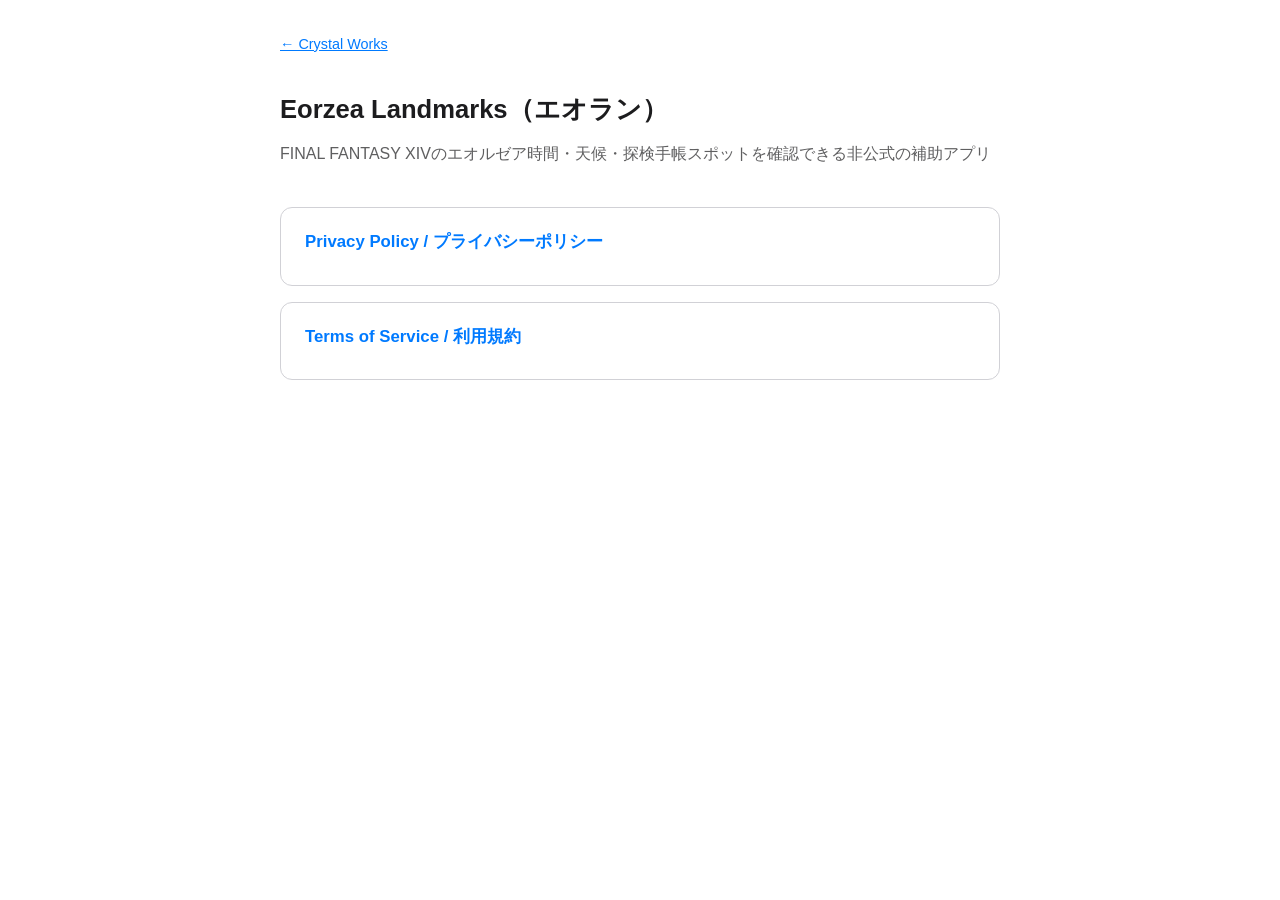
==== eorzea-landmarks/index.html @ d1fe091c "Crystal Worksポートフォリオサイトを追加 トップページ + Eorzea Landmarksのプライバシーポリシー・利用規約ページ （App Store Connect申請用の外部公開UR" ====
<!doctype html>
<html lang="ja">
<head>
<meta charset="utf-8">
<meta name="viewport" content="width=device-width, initial-scale=1">
<title>Eorzea Landmarks — Crystal Works</title>
<link rel="stylesheet" href="../style.css">
</head>
<body>
<div class="nav"><a href="../">← Crystal Works</a></div>

<h1>Eorzea Landmarks（エオラン）</h1>
<p class="tagline">FINAL FANTASY XIVのエオルゼア時間・天候・探検手帳スポットを確認できる非公式の補助アプリ</p>

<a class="card" href="./privacy.html">
  <h3>Privacy Policy / プライバシーポリシー</h3>
</a>
<a class="card" href="./terms.html">
  <h3>Terms of Service / 利用規約</h3>
</a>
</body>
</html>
---- style.css ----
:root {
  color-scheme: light dark;
}

body {
  font-family: -apple-system, BlinkMacSystemFont, "Hiragino Sans", "Segoe UI", Roboto, sans-serif;
  line-height: 1.7;
  max-width: 720px;
  margin: 0 auto;
  padding: 2rem 1.25rem 4rem;
  color: #1c1c1e;
  background: #ffffff;
}

@media (prefers-color-scheme: dark) {
  body {
    color: #f2f2f7;
    background: #000000;
  }
  a {
    color: #6fb2ff;
  }
  hr {
    border-color: #333;
  }
  .card {
    border-color: #333;
  }
}

h1 {
  font-size: 1.6rem;
  margin-bottom: 0.25rem;
}

h2.lang-label {
  font-size: 0.85rem;
  font-weight: 600;
  letter-spacing: 0.05em;
  text-transform: uppercase;
  opacity: 0.6;
  margin-top: 3rem;
  margin-bottom: 0.5rem;
}

.tagline {
  opacity: 0.7;
  margin-bottom: 2.5rem;
}

.updated {
  opacity: 0.6;
  font-size: 0.9rem;
  margin-bottom: 2rem;
}

h3 {
  font-size: 1.05rem;
  margin-top: 1.75rem;
  margin-bottom: 0.5rem;
}

p {
  margin: 0.5rem 0 1rem;
}

hr {
  margin: 3rem 0;
  border: none;
  border-top: 1px solid #d1d1d6;
}

a {
  color: #007aff;
}

.nav {
  margin-bottom: 2rem;
  font-size: 0.9rem;
}

.card {
  display: block;
  border: 1px solid #d1d1d6;
  border-radius: 12px;
  padding: 1.25rem 1.5rem;
  margin: 1rem 0;
  text-decoration: none;
  color: inherit;
}

.card h3 {
  margin-top: 0;
  color: #007aff;
}

.card p {
  margin-bottom: 0;
  opacity: 0.8;
  font-size: 0.95rem;
}

.footer-links {
  margin-top: 3rem;
  font-size: 0.9rem;
  opacity: 0.8;
}
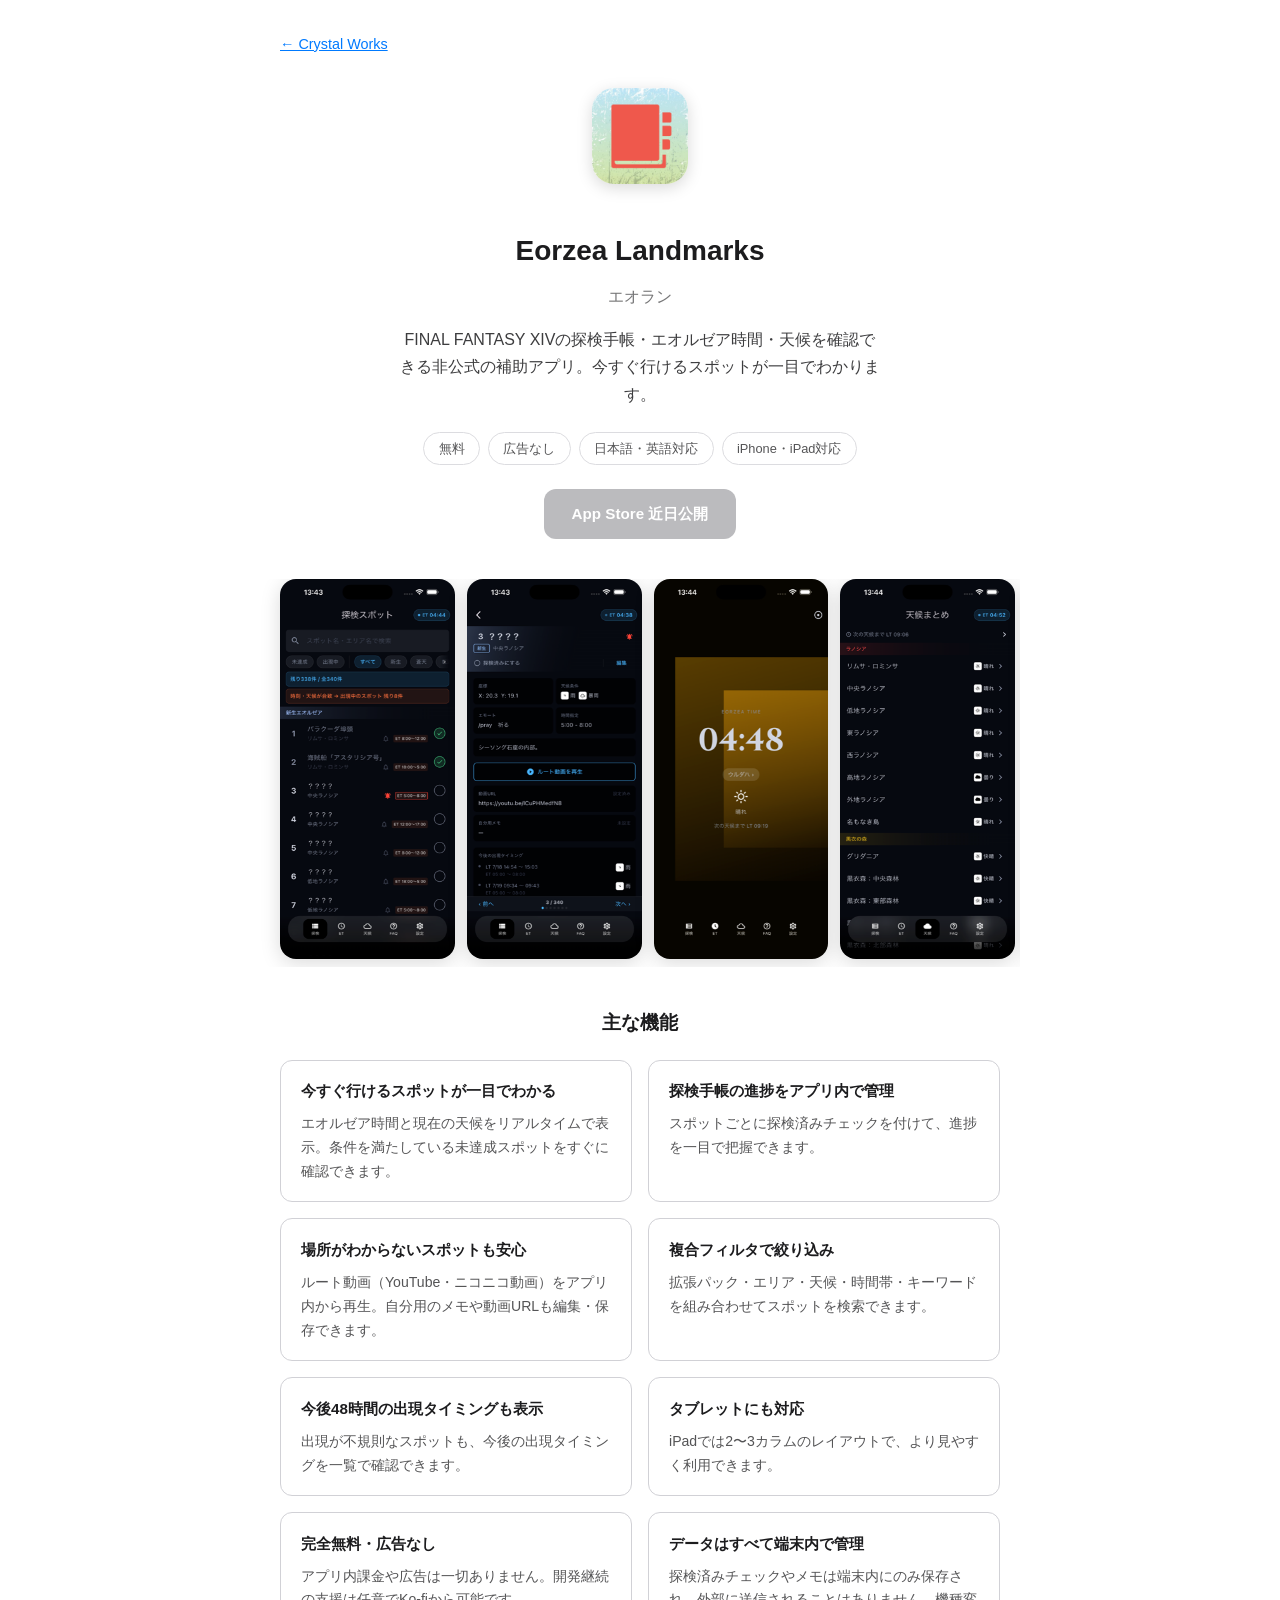
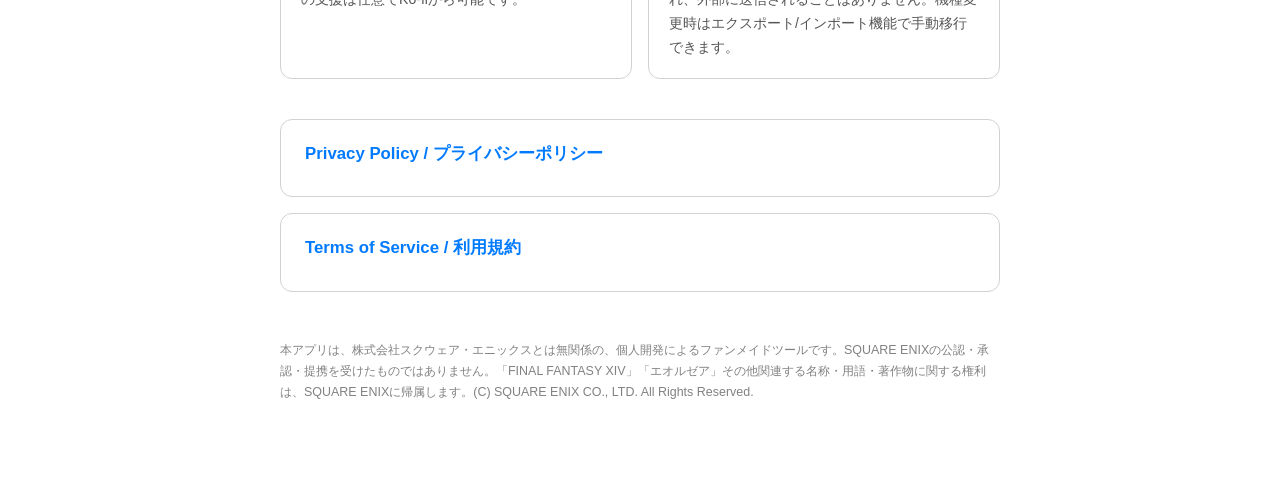
==== commit 6258c82c: "Eorzea Landmarksの紹介ページを拡充 アプリアイコン・スクリーンショット・主な機能紹介を追加し、 単なる法的文書へのリンク集からアプリ紹介ページに拡充。" ====
--- a/eorzea-landmarks/index.html
+++ b/eorzea-landmarks/index.html
@@ -3,14 +3,72 @@
 <head>
 <meta charset="utf-8">
 <meta name="viewport" content="width=device-width, initial-scale=1">
-<title>Eorzea Landmarks — Crystal Works</title>
+<title>Eorzea Landmarks（エオラン）— Crystal Works</title>
+<meta name="description" content="FINAL FANTASY XIVのエオルゼア時間・天候・探検手帳スポットを確認できる非公式の補助アプリ">
 <link rel="stylesheet" href="../style.css">
 </head>
 <body>
 <div class="nav"><a href="../">← Crystal Works</a></div>
 
-<h1>Eorzea Landmarks（エオラン）</h1>
-<p class="tagline">FINAL FANTASY XIVのエオルゼア時間・天候・探検手帳スポットを確認できる非公式の補助アプリ</p>
+<div class="hero">
+  <img class="hero-icon" src="./images/icon.png" alt="Eorzea Landmarksアイコン">
+  <h1>Eorzea Landmarks</h1>
+  <p class="subtitle">エオラン</p>
+  <p class="lead">FINAL FANTASY XIVの探検手帳・エオルゼア時間・天候を確認できる非公式の補助アプリ。今すぐ行けるスポットが一目でわかります。</p>
+  <div class="badges">
+    <span class="badge">無料</span>
+    <span class="badge">広告なし</span>
+    <span class="badge">日本語・英語対応</span>
+    <span class="badge">iPhone・iPad対応</span>
+  </div>
+  <a class="cta disabled" href="#">App Store 近日公開</a>
+</div>
+
+<div class="screenshot-scroll">
+  <img src="./images/screenshot-1.png" alt="スポット一覧画面">
+  <img src="./images/screenshot-2.png" alt="スポット詳細画面">
+  <img src="./images/screenshot-3.png" alt="エオルゼア時間画面">
+  <img src="./images/screenshot-4.png" alt="天候まとめ画面">
+  <img src="./images/screenshot-5.png" alt="設定画面">
+</div>
+
+<section class="features">
+  <h2 class="section-title">主な機能</h2>
+  <div class="feature-grid">
+    <div class="feature">
+      <h3>今すぐ行けるスポットが一目でわかる</h3>
+      <p>エオルゼア時間と現在の天候をリアルタイムで表示。条件を満たしている未達成スポットをすぐに確認できます。</p>
+    </div>
+    <div class="feature">
+      <h3>探検手帳の進捗をアプリ内で管理</h3>
+      <p>スポットごとに探検済みチェックを付けて、進捗を一目で把握できます。</p>
+    </div>
+    <div class="feature">
+      <h3>場所がわからないスポットも安心</h3>
+      <p>ルート動画（YouTube・ニコニコ動画）をアプリ内から再生。自分用のメモや動画URLも編集・保存できます。</p>
+    </div>
+    <div class="feature">
+      <h3>複合フィルタで絞り込み</h3>
+      <p>拡張パック・エリア・天候・時間帯・キーワードを組み合わせてスポットを検索できます。</p>
+    </div>
+    <div class="feature">
+      <h3>今後48時間の出現タイミングも表示</h3>
+      <p>出現が不規則なスポットも、今後の出現タイミングを一覧で確認できます。</p>
+    </div>
+    <div class="feature">
+      <h3>タブレットにも対応</h3>
+      <p>iPadでは2〜3カラムのレイアウトで、より見やすく利用できます。</p>
+    </div>
+    <div class="feature">
+      <h3>完全無料・広告なし</h3>
+      <p>アプリ内課金や広告は一切ありません。開発継続の支援は任意でKo-fiから可能です。</p>
+    </div>
+    <div class="feature">
+      <h3>データはすべて端末内で管理</h3>
+      <p>探検済みチェックやメモは端末内にのみ保存され、外部に送信されることはありません。機種変更時はエクスポート/インポート機能で手動移行できます。</p>
+    </div>
+  </div>
+</section>
 
 <a class="card" href="./privacy.html">
   <h3>Privacy Policy / プライバシーポリシー</h3>
@@ -18,5 +76,9 @@
 <a class="card" href="./terms.html">
   <h3>Terms of Service / 利用規約</h3>
 </a>
+
+<p class="disclaimer">
+本アプリは、株式会社スクウェア・エニックスとは無関係の、個人開発によるファンメイドツールです。SQUARE ENIXの公認・承認・提携を受けたものではありません。「FINAL FANTASY XIV」「エオルゼア」その他関連する名称・用語・著作物に関する権利は、SQUARE ENIXに帰属します。(C) SQUARE ENIX CO., LTD. All Rights Reserved.
+</p>
 </body>
 </html>
--- a/style.css
+++ b/style.css
@@ -105,3 +105,143 @@
   font-size: 0.9rem;
   opacity: 0.8;
 }
+
+/* ===== プロダクト紹介ページ用 ===== */
+
+.hero {
+  text-align: center;
+  margin-bottom: 2.5rem;
+}
+
+.hero-icon {
+  width: 96px;
+  height: 96px;
+  border-radius: 22px;
+  box-shadow: 0 4px 16px rgba(0, 0, 0, 0.15);
+  margin-bottom: 1rem;
+}
+
+.hero h1 {
+  font-size: 1.75rem;
+  margin-bottom: 0.15rem;
+}
+
+.hero .subtitle {
+  opacity: 0.6;
+  font-size: 1rem;
+  margin-bottom: 1rem;
+}
+
+.hero .lead {
+  max-width: 480px;
+  margin: 0 auto 1.5rem;
+  opacity: 0.85;
+}
+
+.badges {
+  display: flex;
+  justify-content: center;
+  gap: 0.5rem;
+  flex-wrap: wrap;
+  margin-bottom: 1.5rem;
+}
+
+.badge {
+  display: inline-block;
+  border: 1px solid #d1d1d6;
+  border-radius: 999px;
+  padding: 0.3rem 0.9rem;
+  font-size: 0.8rem;
+  opacity: 0.75;
+}
+
+@media (prefers-color-scheme: dark) {
+  .badge {
+    border-color: #333;
+  }
+}
+
+.cta {
+  display: inline-block;
+  background: #007aff;
+  color: #fff;
+  border-radius: 12px;
+  padding: 0.75rem 1.75rem;
+  font-weight: 600;
+  text-decoration: none;
+  font-size: 0.95rem;
+}
+
+.cta.disabled {
+  background: #8e8e93;
+  opacity: 0.6;
+  pointer-events: none;
+}
+
+.screenshot-scroll {
+  display: flex;
+  gap: 0.75rem;
+  overflow-x: auto;
+  margin: 2rem -1.25rem;
+  padding: 0 1.25rem 0.5rem;
+  -webkit-overflow-scrolling: touch;
+}
+
+.screenshot-scroll img {
+  height: 380px;
+  width: auto;
+  border-radius: 16px;
+  box-shadow: 0 4px 20px rgba(0, 0, 0, 0.15);
+  flex-shrink: 0;
+}
+
+section.features {
+  margin: 2.5rem 0;
+}
+
+.feature-grid {
+  display: grid;
+  grid-template-columns: 1fr 1fr;
+  gap: 1rem;
+}
+
+@media (max-width: 480px) {
+  .feature-grid {
+    grid-template-columns: 1fr;
+  }
+}
+
+.feature {
+  border: 1px solid #d1d1d6;
+  border-radius: 12px;
+  padding: 1.1rem 1.25rem;
+}
+
+@media (prefers-color-scheme: dark) {
+  .feature {
+    border-color: #333;
+  }
+}
+
+.feature h3 {
+  margin-top: 0;
+  font-size: 0.95rem;
+}
+
+.feature p {
+  margin: 0;
+  font-size: 0.88rem;
+  opacity: 0.75;
+}
+
+.section-title {
+  text-align: center;
+  font-size: 1.2rem;
+  margin-bottom: 1.25rem;
+}
+
+.disclaimer {
+  font-size: 0.78rem;
+  opacity: 0.55;
+  margin-top: 3rem;
+}
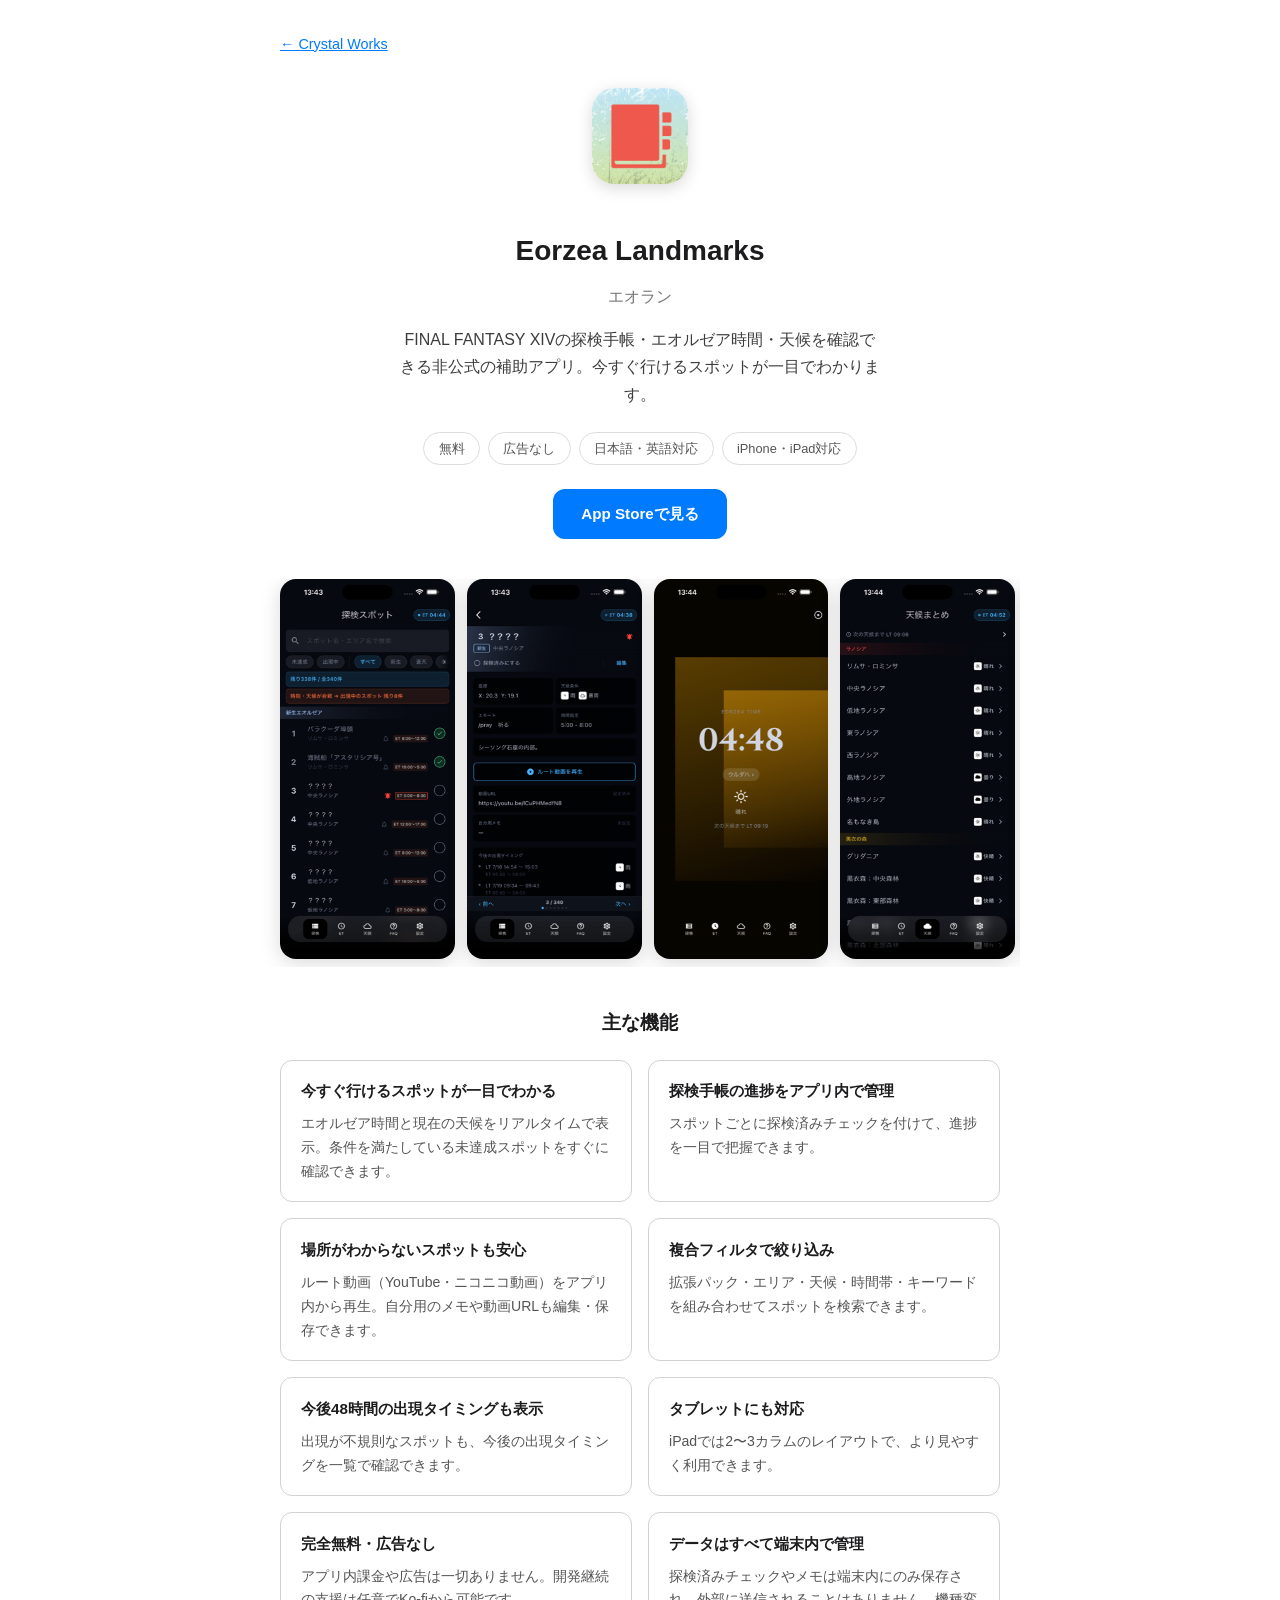
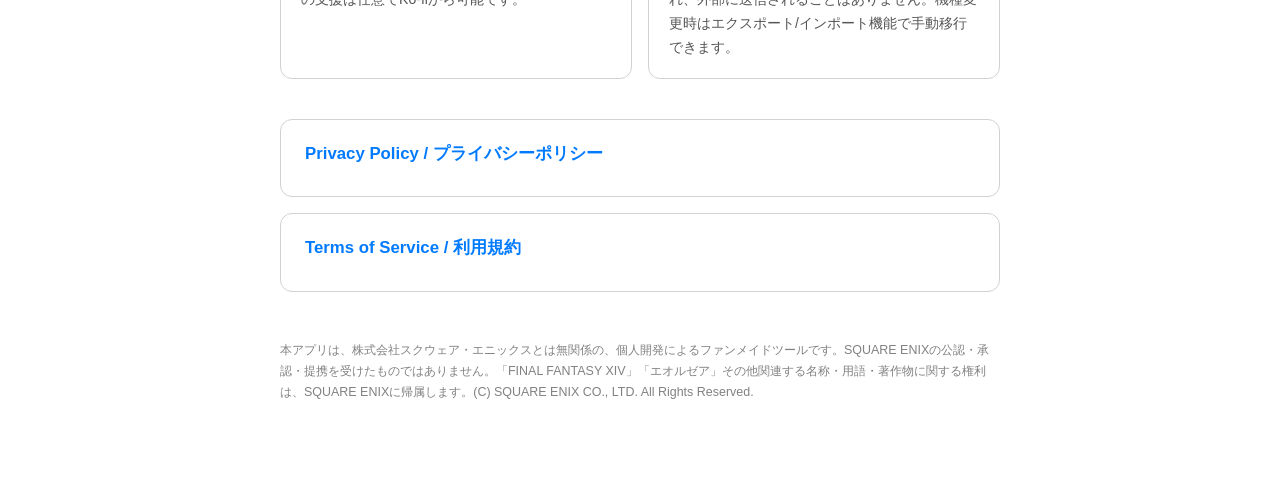
==== commit 64183c5f: "Eorzea LandmarksをApp Storeリンクへ差し替え v1.0がApp Storeでリリースされたため、無効化していた 「App Store 近日公開」ボタンを実際のストアリンクに変更" ====
--- a/eorzea-landmarks/index.html
+++ b/eorzea-landmarks/index.html
@@ -21,7 +21,7 @@
     <span class="badge">日本語・英語対応</span>
     <span class="badge">iPhone・iPad対応</span>
   </div>
-  <a class="cta disabled" href="#">App Store 近日公開</a>
+  <a class="cta" href="https://apps.apple.com/jp/app/eorzea-landmarks/id6801703031" target="_blank" rel="noopener">App Storeで見る</a>
 </div>
 
 <div class="screenshot-scroll">
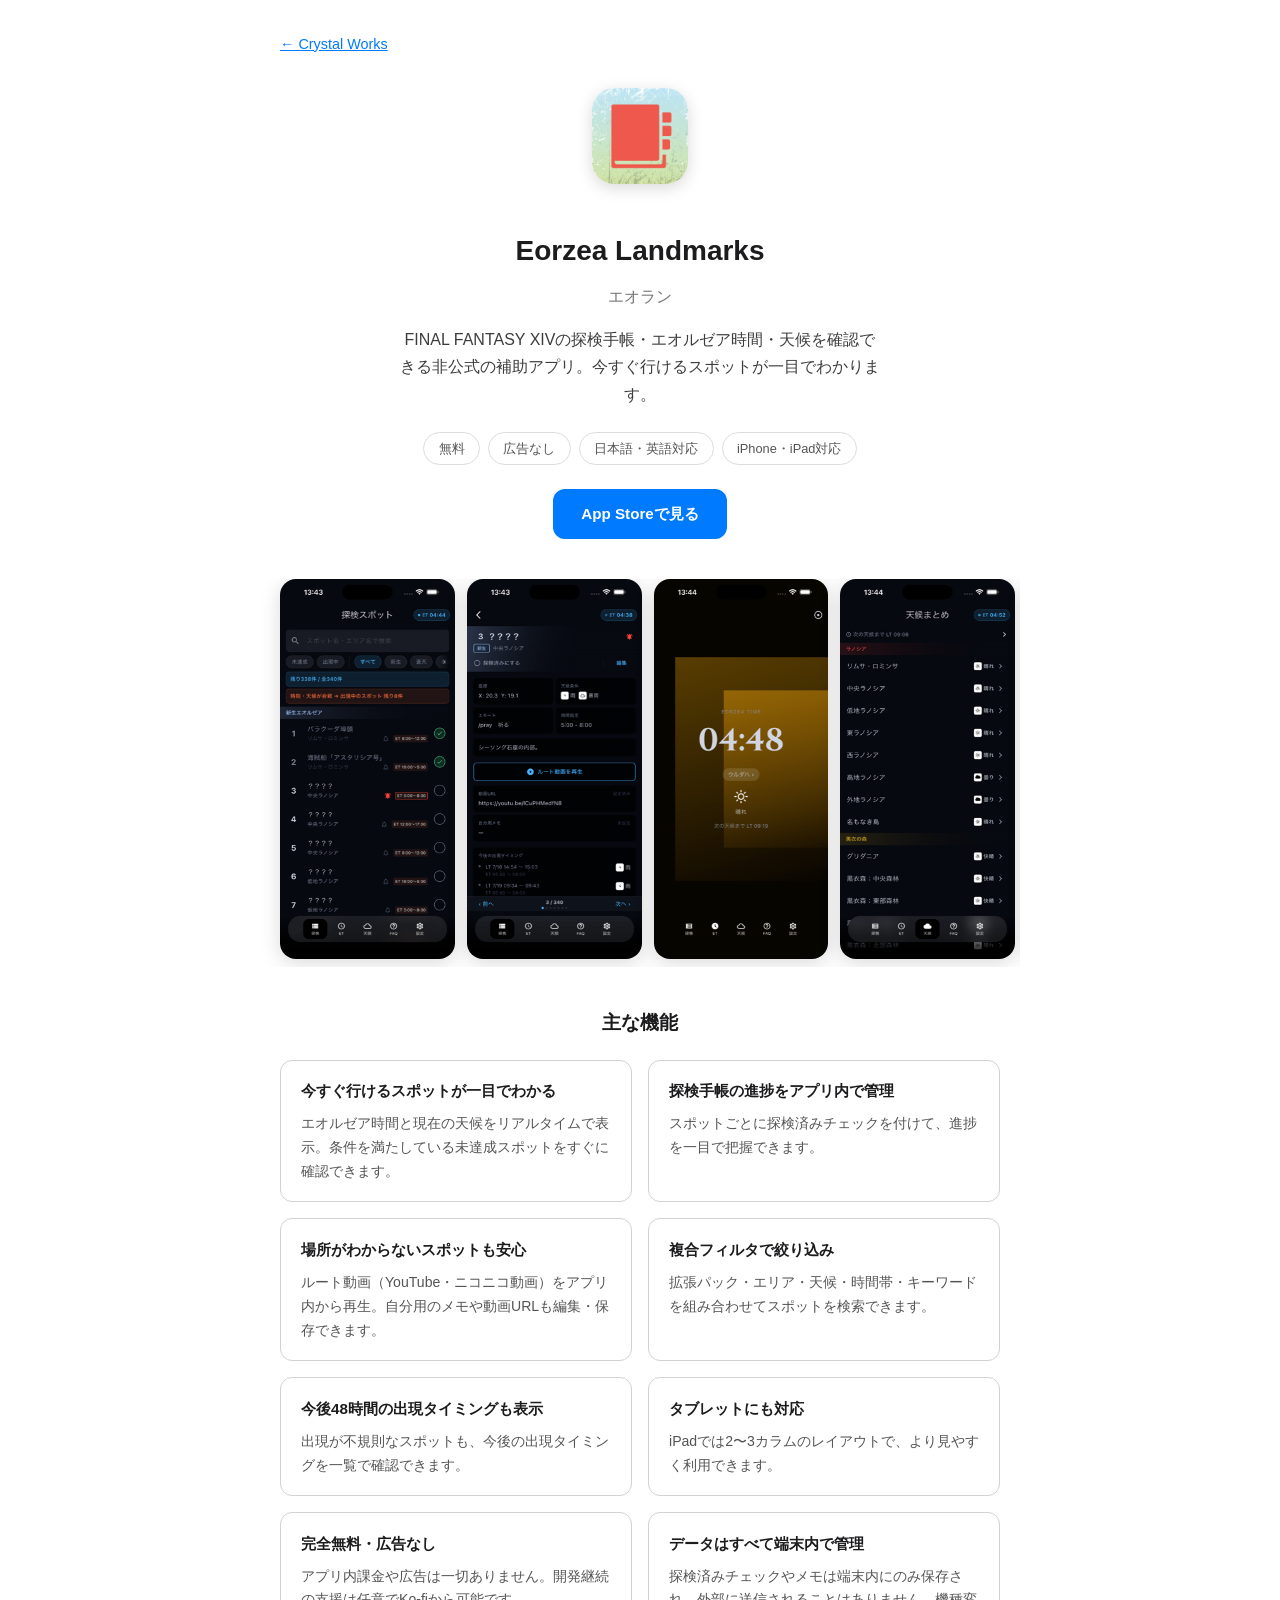
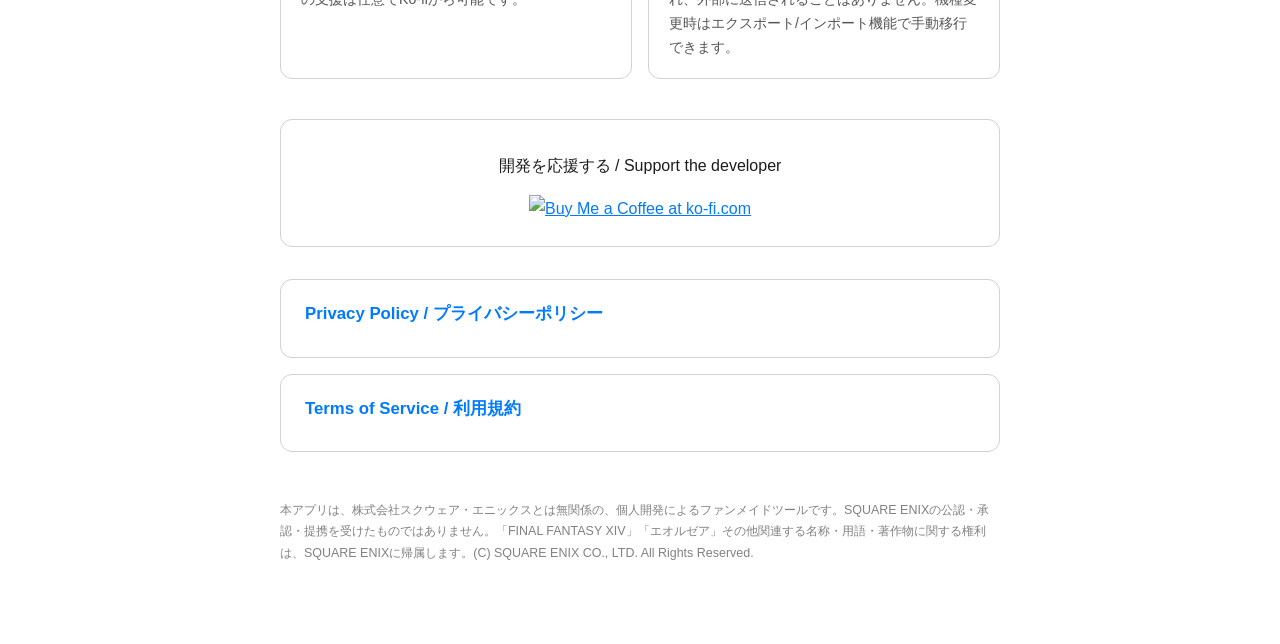
==== commit 294456a5: "お問い合わせページ新設、サイトを白ベースに統一、Ko-fi導線を強化 - contact.htmlを新設し、Eorzea Landmarks/Vanadiel Diary共通のお問い合わせ   フォー" ====
--- a/eorzea-landmarks/index.html
+++ b/eorzea-landmarks/index.html
@@ -70,6 +70,13 @@
   </div>
 </section>
 
+<div class="support">
+  <p>開発を応援する / Support the developer</p>
+  <a href="https://ko-fi.com/crystalworksjp" target="_blank" rel="noopener">
+    <img src="https://storage.ko-fi.com/cdn/kofi3.png" alt="Buy Me a Coffee at ko-fi.com">
+  </a>
+</div>
+
 <a class="card" href="./privacy.html">
   <h3>Privacy Policy / プライバシーポリシー</h3>
 </a>
--- a/style.css
+++ b/style.css
@@ -1,5 +1,5 @@
 :root {
-  color-scheme: light dark;
+  color-scheme: light;
 }
 
 body {
@@ -12,22 +12,6 @@
   background: #ffffff;
 }
 
-@media (prefers-color-scheme: dark) {
-  body {
-    color: #f2f2f7;
-    background: #000000;
-  }
-  a {
-    color: #6fb2ff;
-  }
-  hr {
-    border-color: #333;
-  }
-  .card {
-    border-color: #333;
-  }
-}
-
 h1 {
   font-size: 1.6rem;
   margin-bottom: 0.25rem;
@@ -153,12 +137,6 @@
   padding: 0.3rem 0.9rem;
   font-size: 0.8rem;
   opacity: 0.75;
-}
-
-@media (prefers-color-scheme: dark) {
-  .badge {
-    border-color: #333;
-  }
 }
 
 .cta {
@@ -217,12 +195,6 @@
   padding: 1.1rem 1.25rem;
 }
 
-@media (prefers-color-scheme: dark) {
-  .feature {
-    border-color: #333;
-  }
-}
-
 .feature h3 {
   margin-top: 0;
   font-size: 0.95rem;
@@ -245,3 +217,21 @@
   opacity: 0.55;
   margin-top: 3rem;
 }
+
+.support {
+  text-align: center;
+  border: 1px solid #d1d1d6;
+  border-radius: 12px;
+  padding: 1.5rem;
+  margin: 2rem 0;
+}
+
+.support p {
+  margin-bottom: 1rem;
+}
+
+.support img {
+  height: 40px;
+  width: auto;
+  border: 0;
+}
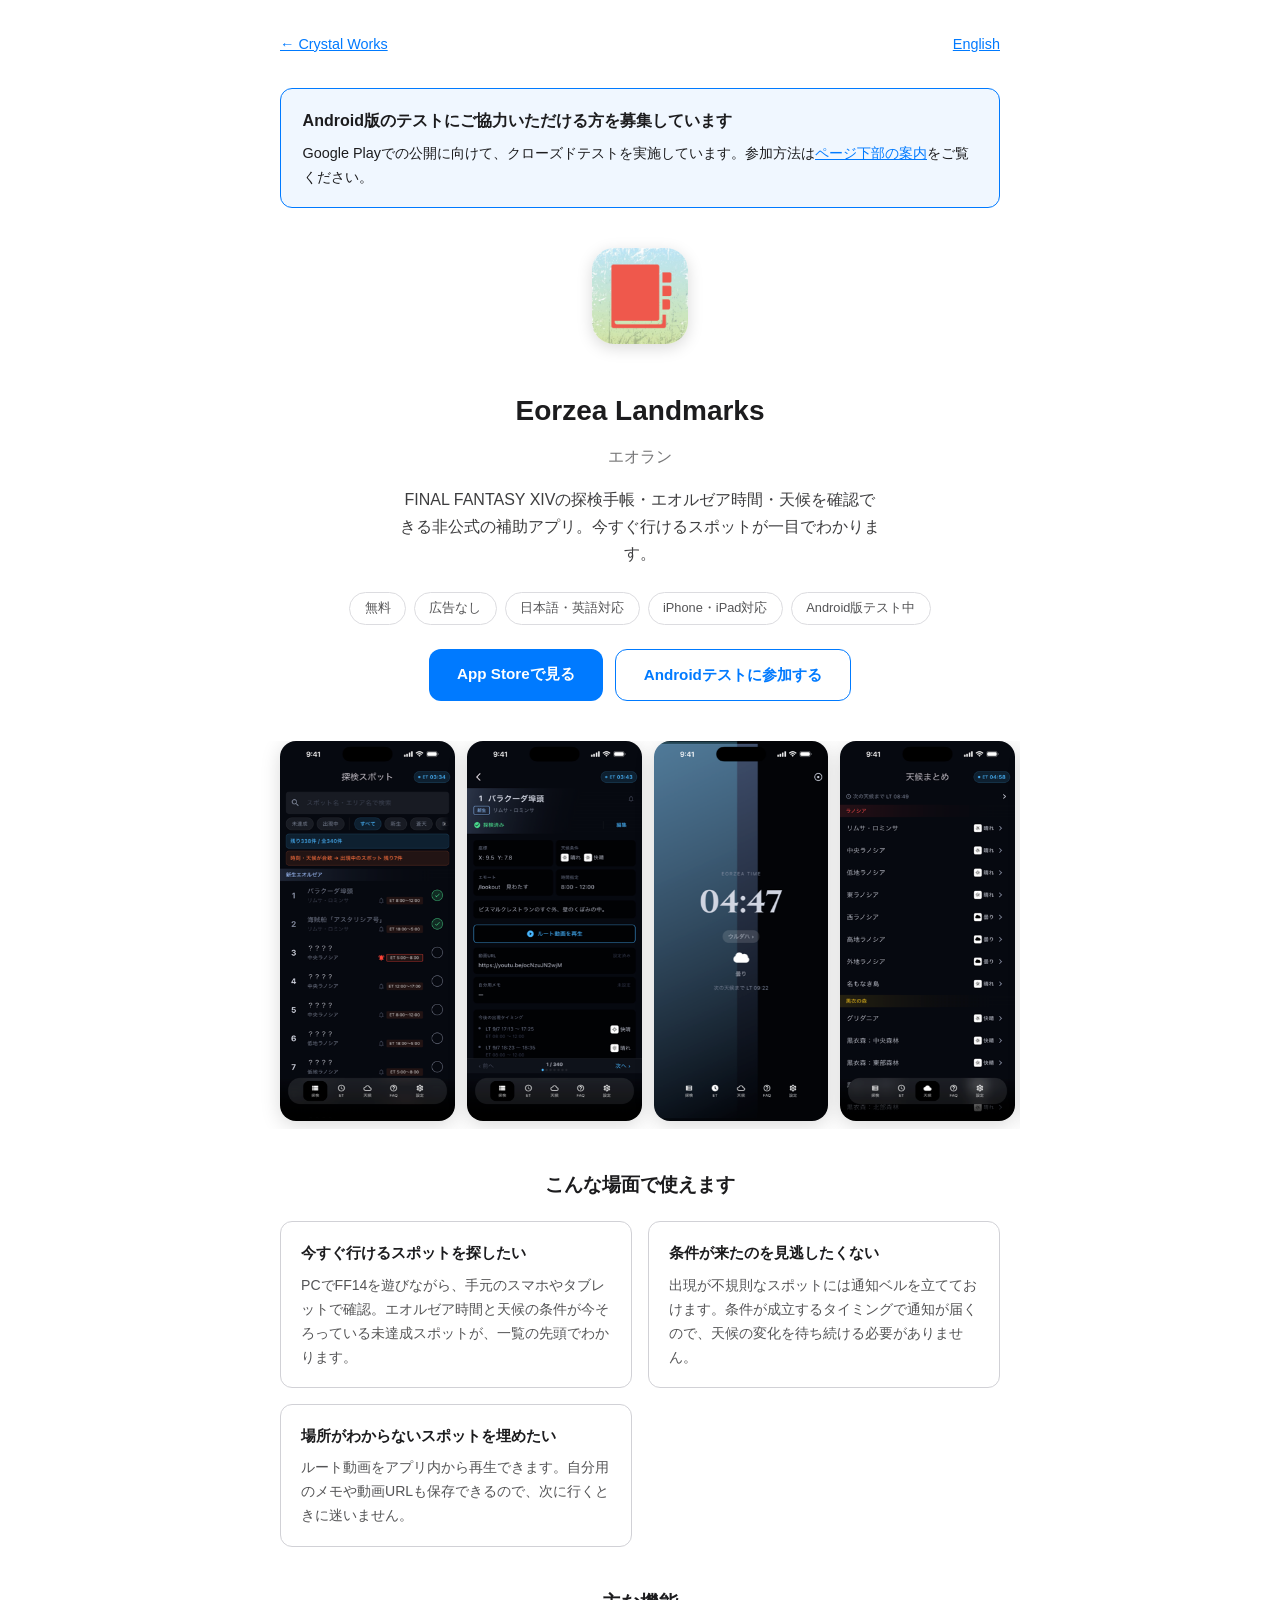
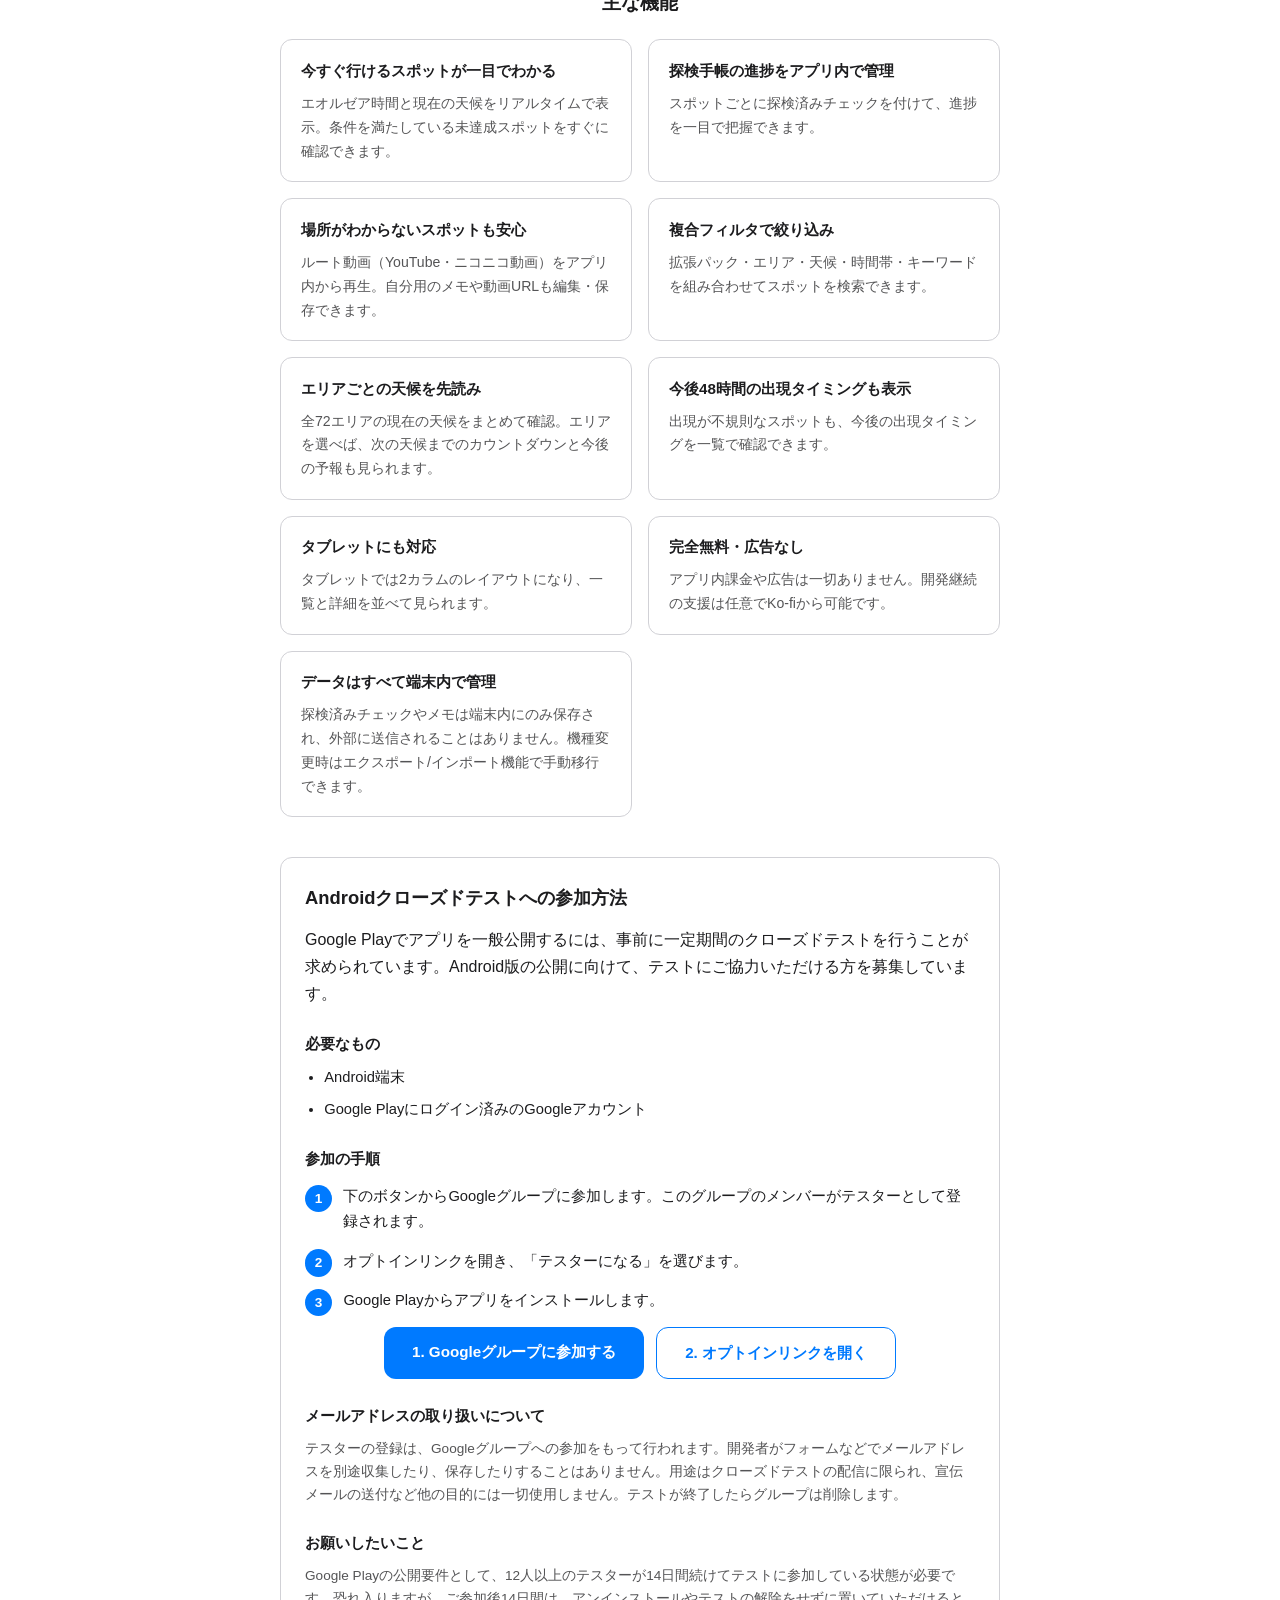
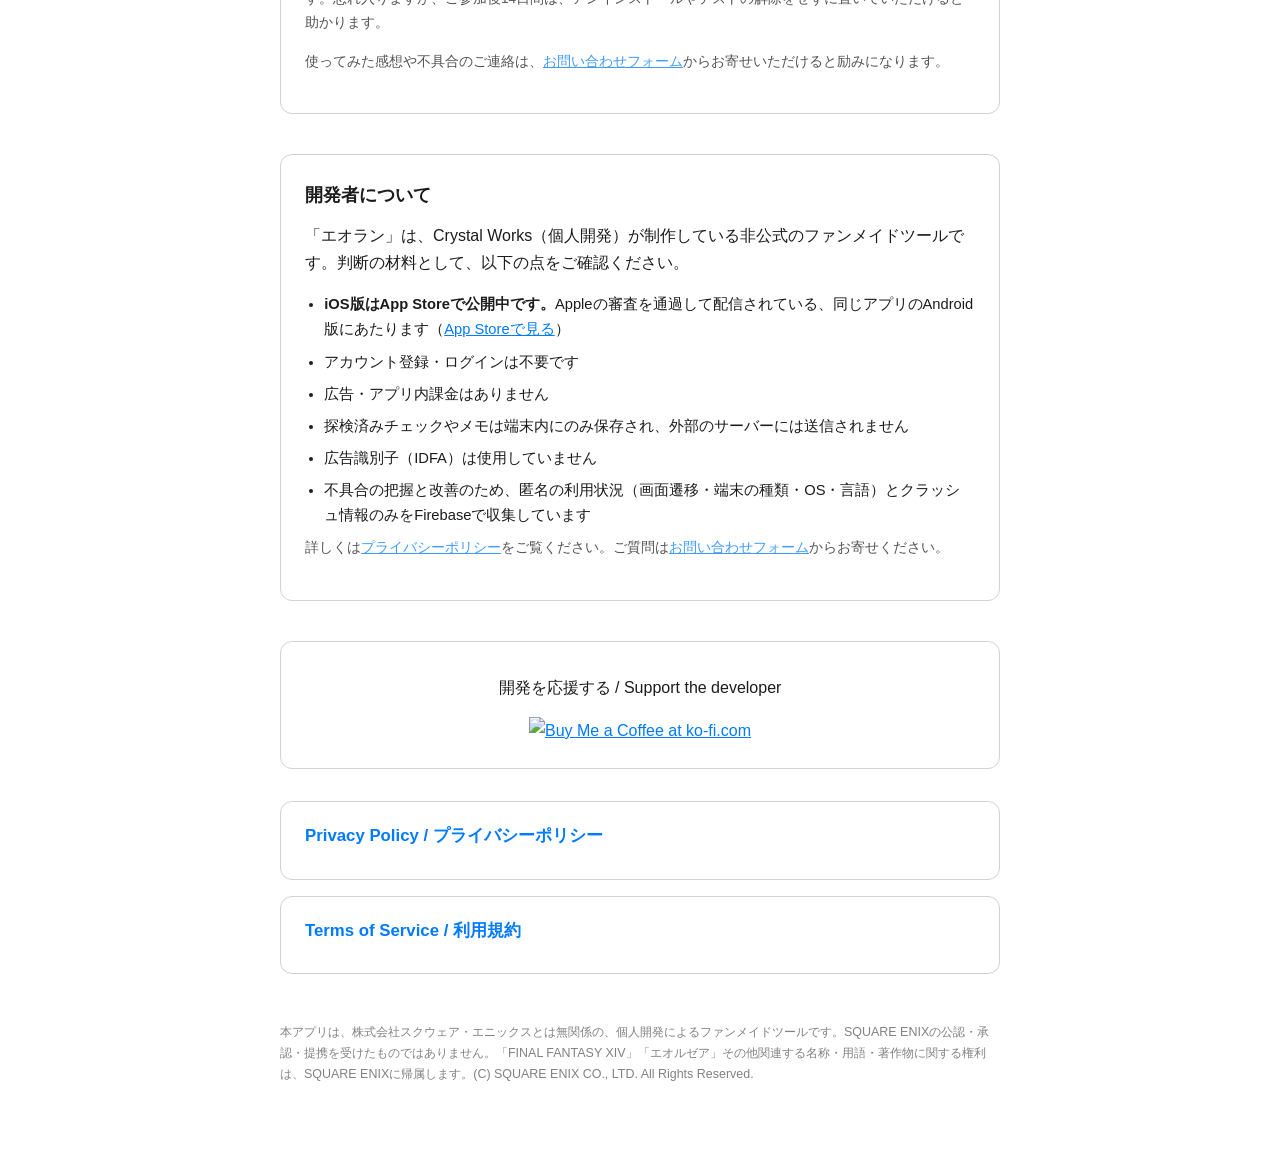
==== commit 474fedfc: "エオラン紹介ページを拡充し、英語版とAndroidクローズドテストの参加導線を追加 - 英語版ページ（en.html）を新設し、日本語版と相互リンク - 「こんな場面で使えます」「参加方法」「開発者に" ====
--- a/eorzea-landmarks/index.html
+++ b/eorzea-landmarks/index.html
@@ -8,7 +8,16 @@
 <link rel="stylesheet" href="../style.css">
 </head>
 <body>
-<div class="nav"><a href="../">← Crystal Works</a></div>
+<div class="nav">
+  <a href="../">← Crystal Works</a>
+  <a href="./en.html">English</a>
+</div>
+
+<!-- クローズドテスト期間中のみ表示するブロック。テスト終了時にこのdivごと削除する -->
+<div class="announce">
+  <h2>Android版のテストにご協力いただける方を募集しています</h2>
+  <p>Google Playでの公開に向けて、クローズドテストを実施しています。参加方法は<a href="#android-test">ページ下部の案内</a>をご覧ください。</p>
+</div>
 
 <div class="hero">
   <img class="hero-icon" src="./images/icon.png" alt="Eorzea Landmarksアイコン">
@@ -20,8 +29,12 @@
     <span class="badge">広告なし</span>
     <span class="badge">日本語・英語対応</span>
     <span class="badge">iPhone・iPad対応</span>
+    <span class="badge">Android版テスト中</span>
   </div>
-  <a class="cta" href="https://apps.apple.com/jp/app/eorzea-landmarks/id6801703031" target="_blank" rel="noopener">App Storeで見る</a>
+  <div class="cta-row">
+    <a class="cta" href="https://apps.apple.com/jp/app/eorzea-landmarks/id6801703031" target="_blank" rel="noopener">App Storeで見る</a>
+    <a class="cta secondary" href="#android-test">Androidテストに参加する</a>
+  </div>
 </div>
 
 <div class="screenshot-scroll">
@@ -31,6 +44,24 @@
   <img src="./images/screenshot-4.png" alt="天候まとめ画面">
   <img src="./images/screenshot-5.png" alt="設定画面">
 </div>
+
+<section class="features">
+  <h2 class="section-title">こんな場面で使えます</h2>
+  <div class="feature-grid">
+    <div class="feature">
+      <h3>今すぐ行けるスポットを探したい</h3>
+      <p>PCでFF14を遊びながら、手元のスマホやタブレットで確認。エオルゼア時間と天候の条件が今そろっている未達成スポットが、一覧の先頭でわかります。</p>
+    </div>
+    <div class="feature">
+      <h3>条件が来たのを見逃したくない</h3>
+      <p>出現が不規則なスポットには通知ベルを立てておけます。条件が成立するタイミングで通知が届くので、天候の変化を待ち続ける必要がありません。</p>
+    </div>
+    <div class="feature">
+      <h3>場所がわからないスポットを埋めたい</h3>
+      <p>ルート動画をアプリ内から再生できます。自分用のメモや動画URLも保存できるので、次に行くときに迷いません。</p>
+    </div>
+  </div>
+</section>
 
 <section class="features">
   <h2 class="section-title">主な機能</h2>
@@ -52,12 +83,16 @@
       <p>拡張パック・エリア・天候・時間帯・キーワードを組み合わせてスポットを検索できます。</p>
     </div>
     <div class="feature">
+      <h3>エリアごとの天候を先読み</h3>
+      <p>全72エリアの現在の天候をまとめて確認。エリアを選べば、次の天候までのカウントダウンと今後の予報も見られます。</p>
+    </div>
+    <div class="feature">
       <h3>今後48時間の出現タイミングも表示</h3>
       <p>出現が不規則なスポットも、今後の出現タイミングを一覧で確認できます。</p>
     </div>
     <div class="feature">
       <h3>タブレットにも対応</h3>
-      <p>iPadでは2〜3カラムのレイアウトで、より見やすく利用できます。</p>
+      <p>タブレットでは2カラムのレイアウトになり、一覧と詳細を並べて見られます。</p>
     </div>
     <div class="feature">
       <h3>完全無料・広告なし</h3>
@@ -68,6 +103,52 @@
       <p>探検済みチェックやメモは端末内にのみ保存され、外部に送信されることはありません。機種変更時はエクスポート/インポート機能で手動移行できます。</p>
     </div>
   </div>
+</section>
+
+<!-- クローズドテスト期間中のみ表示するセクション。テスト終了時にこのsectionごと削除する -->
+<section class="panel" id="android-test">
+  <h2>Androidクローズドテストへの参加方法</h2>
+  <p>Google Playでアプリを一般公開するには、事前に一定期間のクローズドテストを行うことが求められています。Android版の公開に向けて、テストにご協力いただける方を募集しています。</p>
+
+  <h3>必要なもの</h3>
+  <ul class="facts">
+    <li>Android端末</li>
+    <li>Google Playにログイン済みのGoogleアカウント</li>
+  </ul>
+
+  <h3>参加の手順</h3>
+  <ol class="steps">
+    <li>下のボタンからGoogleグループに参加します。このグループのメンバーがテスターとして登録されます。</li>
+    <li>オプトインリンクを開き、「テスターになる」を選びます。</li>
+    <li>Google Playからアプリをインストールします。</li>
+  </ol>
+  <div class="cta-row">
+    <!-- TODO: Googleグループの参加URLに差し替える（crystalworksjp アカウントで作成後） -->
+    <a class="cta" href="#TODO-GOOGLE-GROUP-URL" target="_blank" rel="noopener">1. Googleグループに参加する</a>
+    <!-- TODO: Play Consoleが発行するオプトインURLに差し替える（審査承認後） -->
+    <a class="cta secondary" href="#TODO-OPTIN-URL" target="_blank" rel="noopener">2. オプトインリンクを開く</a>
+  </div>
+
+  <h3>メールアドレスの取り扱いについて</h3>
+  <p class="fine">テスターの登録は、Googleグループへの参加をもって行われます。開発者がフォームなどでメールアドレスを別途収集したり、保存したりすることはありません。用途はクローズドテストの配信に限られ、宣伝メールの送付など他の目的には一切使用しません。テストが終了したらグループは削除します。</p>
+
+  <h3>お願いしたいこと</h3>
+  <p class="fine">Google Playの公開要件として、12人以上のテスターが14日間続けてテストに参加している状態が必要です。恐れ入りますが、ご参加後14日間は、アンインストールやテストの解除をせずに置いていただけると助かります。</p>
+  <p class="fine">使ってみた感想や不具合のご連絡は、<a href="../contact.html">お問い合わせフォーム</a>からお寄せいただけると励みになります。</p>
+</section>
+
+<section class="panel">
+  <h2>開発者について</h2>
+  <p>「エオラン」は、Crystal Works（個人開発）が制作している非公式のファンメイドツールです。判断の材料として、以下の点をご確認ください。</p>
+  <ul class="facts">
+    <li><strong>iOS版はApp Storeで公開中です。</strong>Appleの審査を通過して配信されている、同じアプリのAndroid版にあたります（<a href="https://apps.apple.com/jp/app/eorzea-landmarks/id6801703031" target="_blank" rel="noopener">App Storeで見る</a>）</li>
+    <li>アカウント登録・ログインは不要です</li>
+    <li>広告・アプリ内課金はありません</li>
+    <li>探検済みチェックやメモは端末内にのみ保存され、外部のサーバーには送信されません</li>
+    <li>広告識別子（IDFA）は使用していません</li>
+    <li>不具合の把握と改善のため、匿名の利用状況（画面遷移・端末の種類・OS・言語）とクラッシュ情報のみをFirebaseで収集しています</li>
+  </ul>
+  <p class="fine">詳しくは<a href="./privacy.html">プライバシーポリシー</a>をご覧ください。ご質問は<a href="../contact.html">お問い合わせフォーム</a>からお寄せください。</p>
 </section>
 
 <div class="support">
--- a/style.css
+++ b/style.css
@@ -59,6 +59,10 @@
 }
 
 .nav {
+  display: flex;
+  justify-content: space-between;
+  align-items: center;
+  gap: 1rem;
   margin-bottom: 2rem;
   font-size: 0.9rem;
 }
@@ -235,3 +239,102 @@
   width: auto;
   border: 0;
 }
+
+/* ===== 告知バナー・参加導線・開発者情報 ===== */
+
+.announce {
+  border: 1px solid #007aff;
+  background: #f0f7ff;
+  border-radius: 12px;
+  padding: 1.1rem 1.35rem;
+  margin-bottom: 2.5rem;
+}
+
+.announce h2 {
+  font-size: 1rem;
+  margin: 0 0 0.4rem;
+}
+
+.announce p {
+  margin: 0;
+  font-size: 0.9rem;
+}
+
+.cta-row {
+  display: flex;
+  justify-content: center;
+  gap: 0.75rem;
+  flex-wrap: wrap;
+}
+
+.cta.secondary {
+  background: #ffffff;
+  color: #007aff;
+  border: 1px solid #007aff;
+}
+
+.panel {
+  border: 1px solid #d1d1d6;
+  border-radius: 12px;
+  padding: 1.5rem;
+  margin: 2.5rem 0;
+}
+
+.panel h2 {
+  font-size: 1.15rem;
+  margin: 0 0 0.75rem;
+}
+
+.panel h3 {
+  font-size: 0.95rem;
+  margin-top: 1.5rem;
+}
+
+/* 番号付きの手順リスト */
+.steps {
+  counter-reset: step;
+  list-style: none;
+  padding: 0;
+  margin: 0.75rem 0 0;
+}
+
+.steps li {
+  counter-increment: step;
+  position: relative;
+  padding-left: 2.4rem;
+  margin-bottom: 0.9rem;
+  font-size: 0.92rem;
+}
+
+.steps li::before {
+  content: counter(step);
+  position: absolute;
+  left: 0;
+  top: 0.05rem;
+  width: 1.7rem;
+  height: 1.7rem;
+  border-radius: 999px;
+  background: #007aff;
+  color: #ffffff;
+  font-size: 0.85rem;
+  font-weight: 600;
+  display: flex;
+  align-items: center;
+  justify-content: center;
+}
+
+.facts {
+  padding-left: 1.2rem;
+  margin: 0.5rem 0 0;
+  font-size: 0.92rem;
+}
+
+.facts li {
+  margin-bottom: 0.45rem;
+}
+
+/* 補足・注意書き用の小さめテキスト */
+.fine {
+  font-size: 0.85rem;
+  opacity: 0.75;
+}
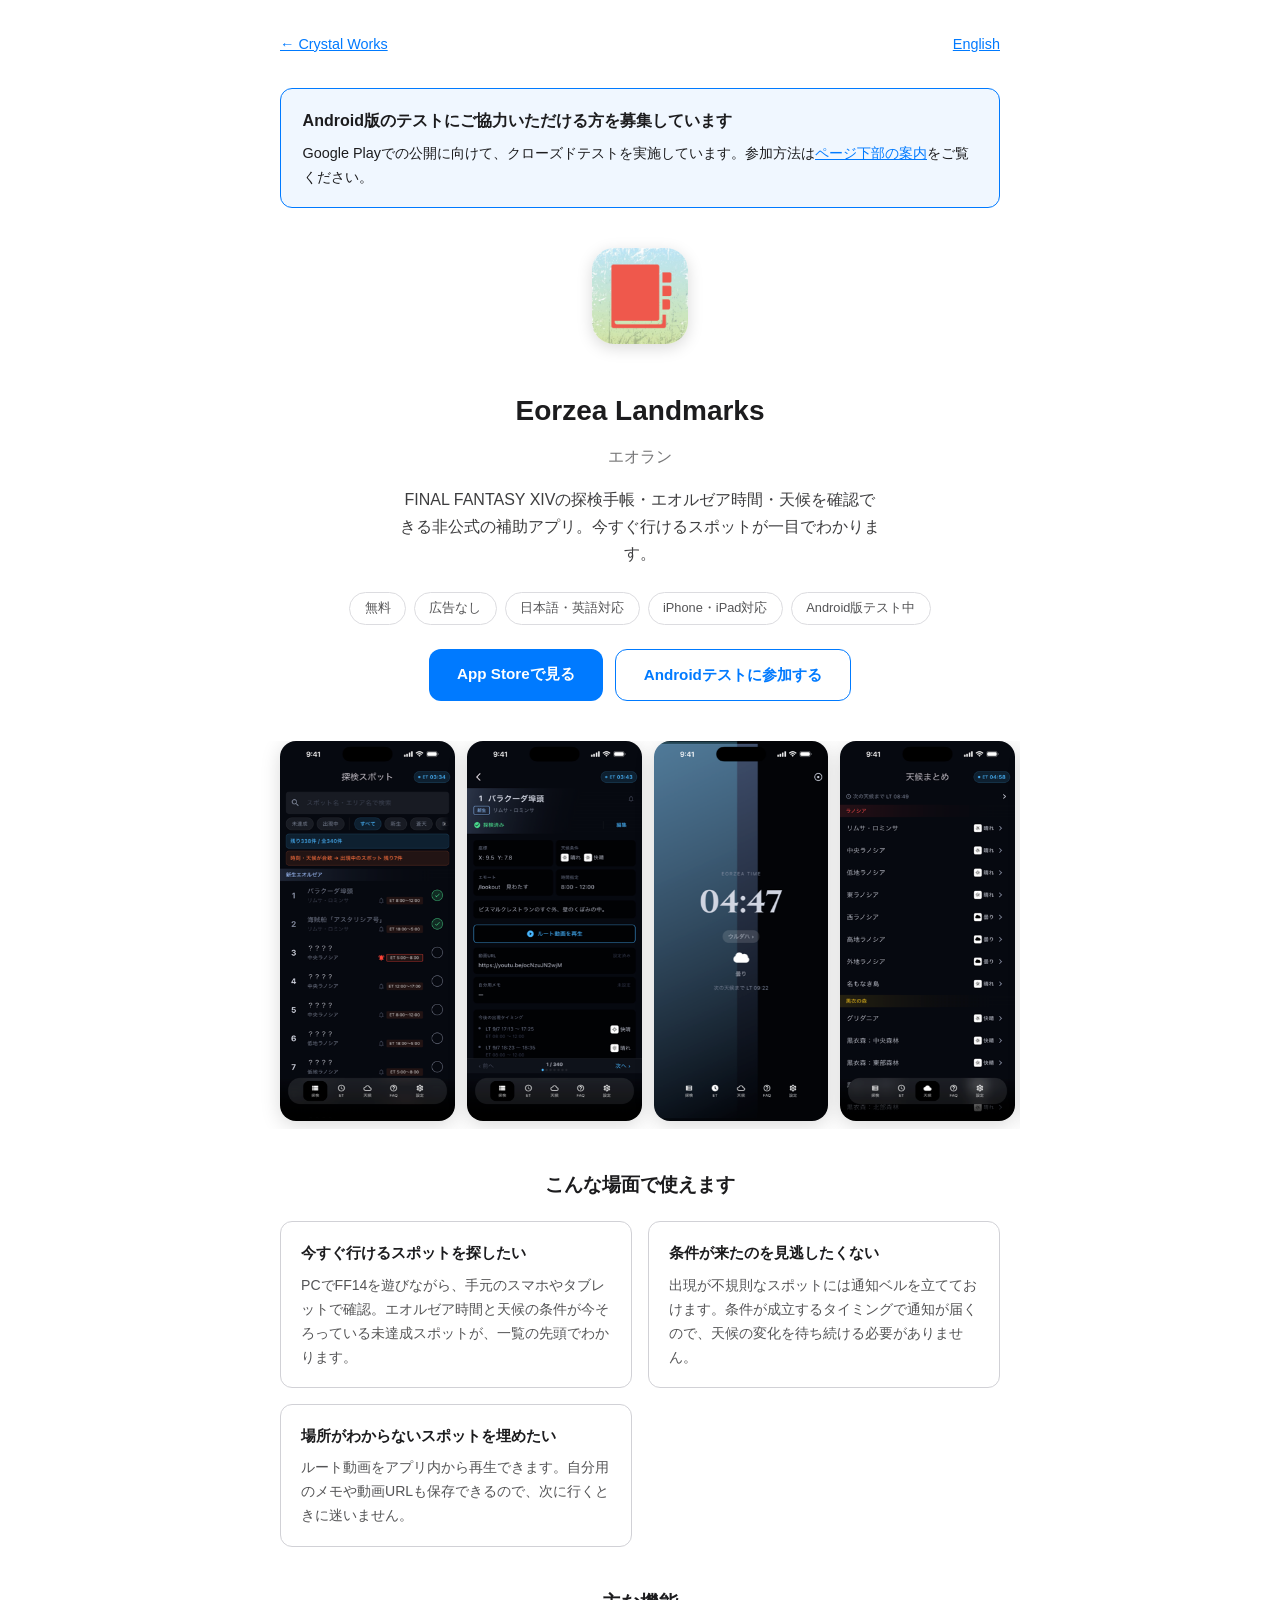
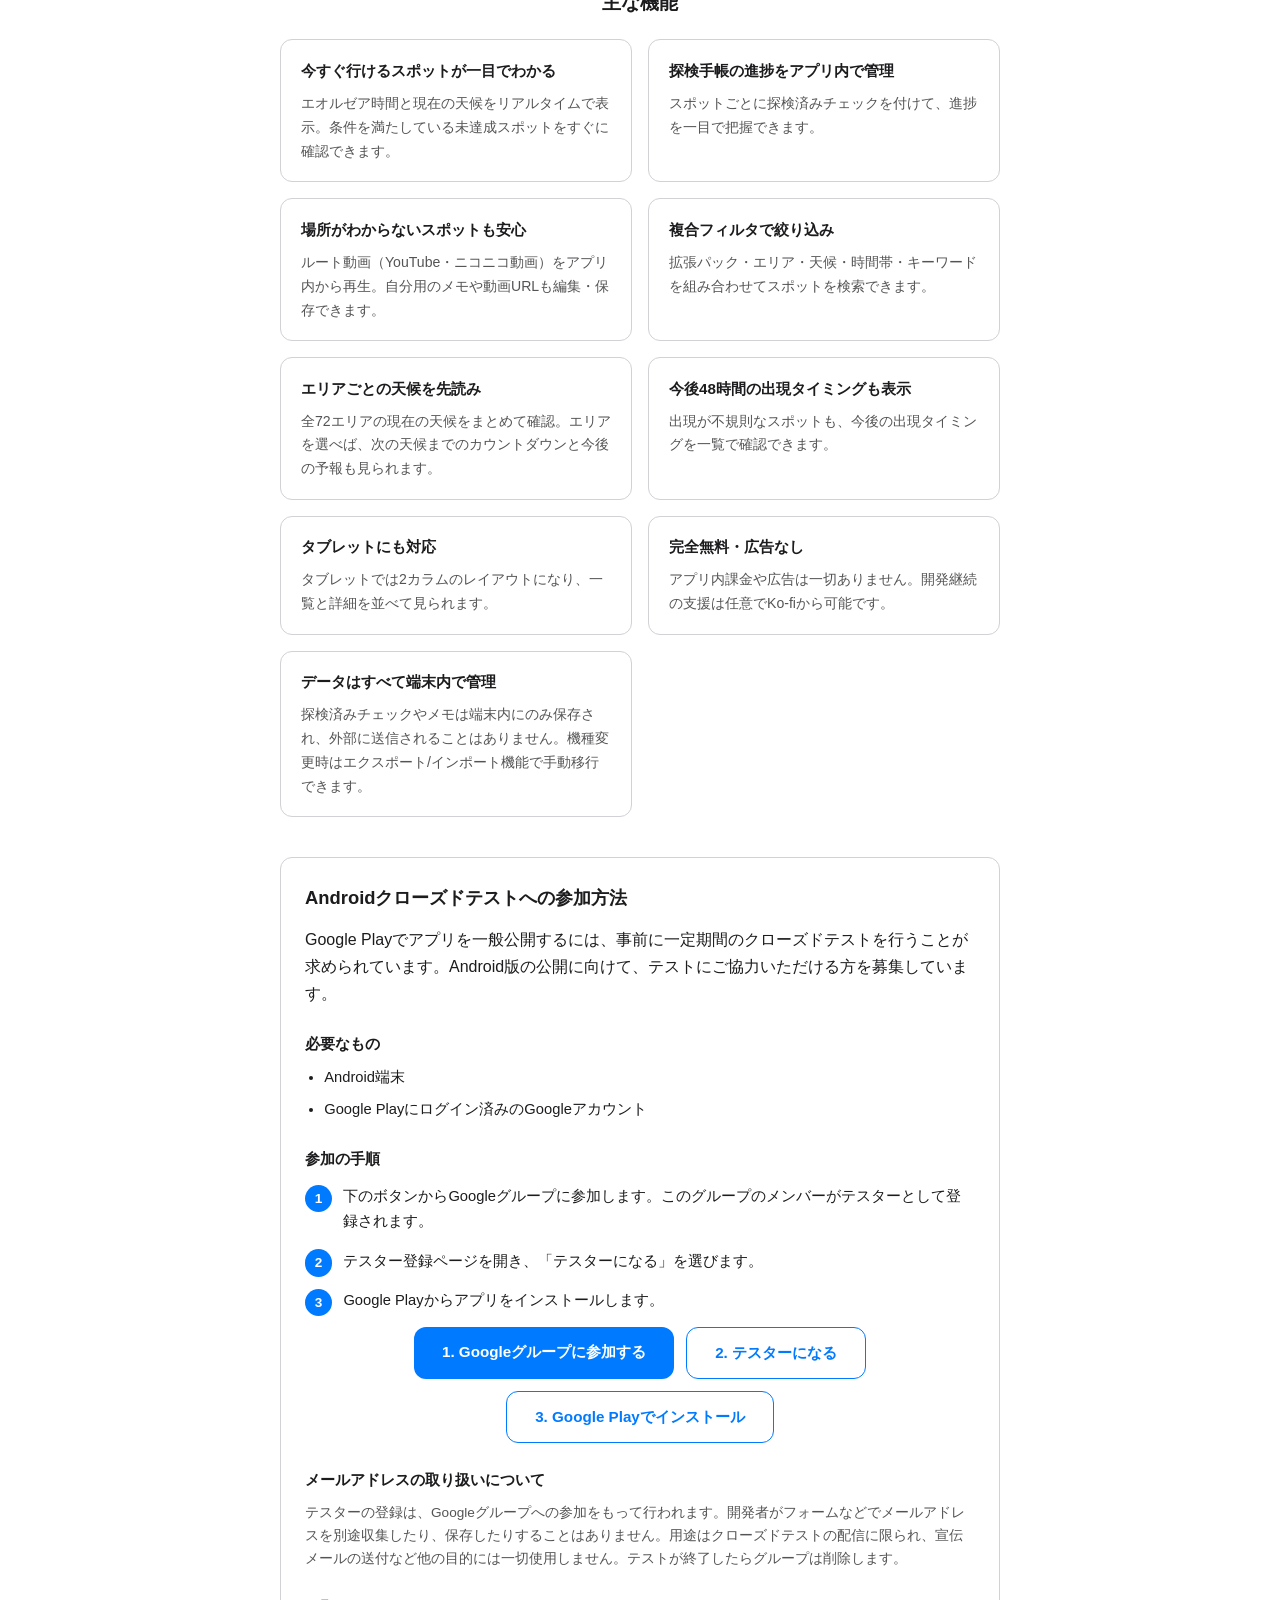
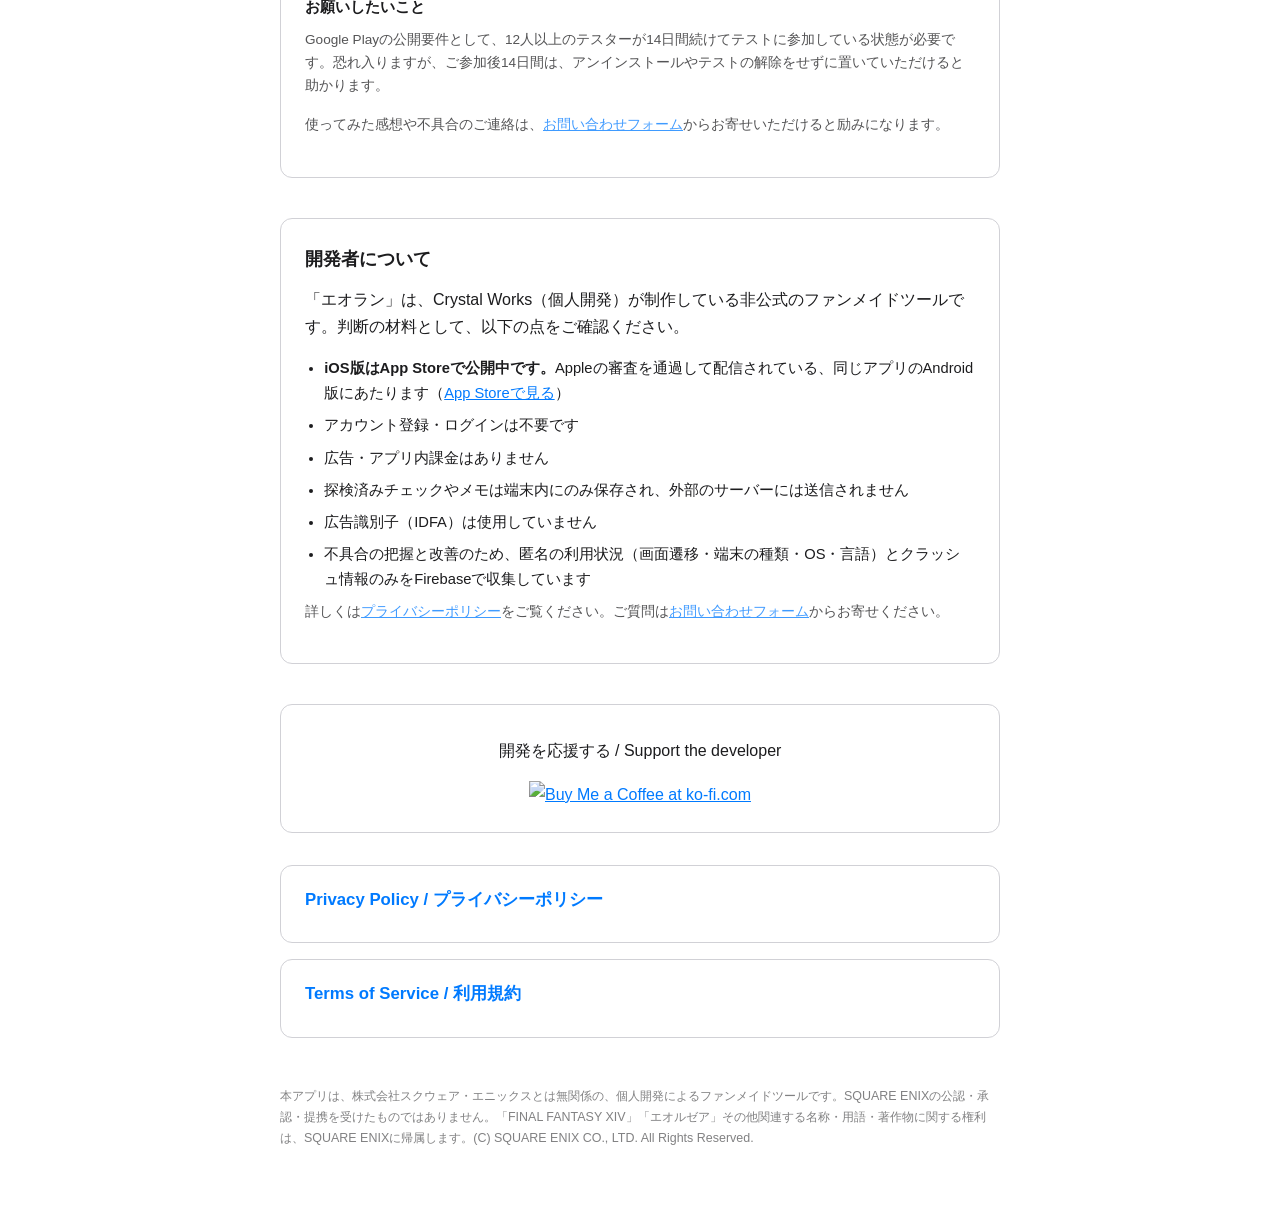
==== commit 88cf4192: "テスター参加ボタンのURLを確定し、インストール手順のボタンを追加 Googleグループの参加URLとPlayのテスター登録ページを設定し、 Play Storeのインストールページへのボタンを手順3" ====
--- a/eorzea-landmarks/index.html
+++ b/eorzea-landmarks/index.html
@@ -119,14 +119,13 @@
   <h3>参加の手順</h3>
   <ol class="steps">
     <li>下のボタンからGoogleグループに参加します。このグループのメンバーがテスターとして登録されます。</li>
-    <li>オプトインリンクを開き、「テスターになる」を選びます。</li>
+    <li>テスター登録ページを開き、「テスターになる」を選びます。</li>
     <li>Google Playからアプリをインストールします。</li>
   </ol>
   <div class="cta-row">
-    <!-- TODO: Googleグループの参加URLに差し替える（crystalworksjp アカウントで作成後） -->
-    <a class="cta" href="#TODO-GOOGLE-GROUP-URL" target="_blank" rel="noopener">1. Googleグループに参加する</a>
-    <!-- TODO: Play Consoleが発行するオプトインURLに差し替える（審査承認後） -->
-    <a class="cta secondary" href="#TODO-OPTIN-URL" target="_blank" rel="noopener">2. オプトインリンクを開く</a>
+    <a class="cta" href="https://groups.google.com/g/eorzea-landmarks-android-testers" target="_blank" rel="noopener">1. Googleグループに参加する</a>
+    <a class="cta secondary" href="https://play.google.com/apps/testing/jp.yu3tech.eorzea_landmarks" target="_blank" rel="noopener">2. テスターになる</a>
+    <a class="cta secondary" href="https://play.google.com/store/apps/details?id=jp.yu3tech.eorzea_landmarks" target="_blank" rel="noopener">3. Google Playでインストール</a>
   </div>
 
   <h3>メールアドレスの取り扱いについて</h3>
